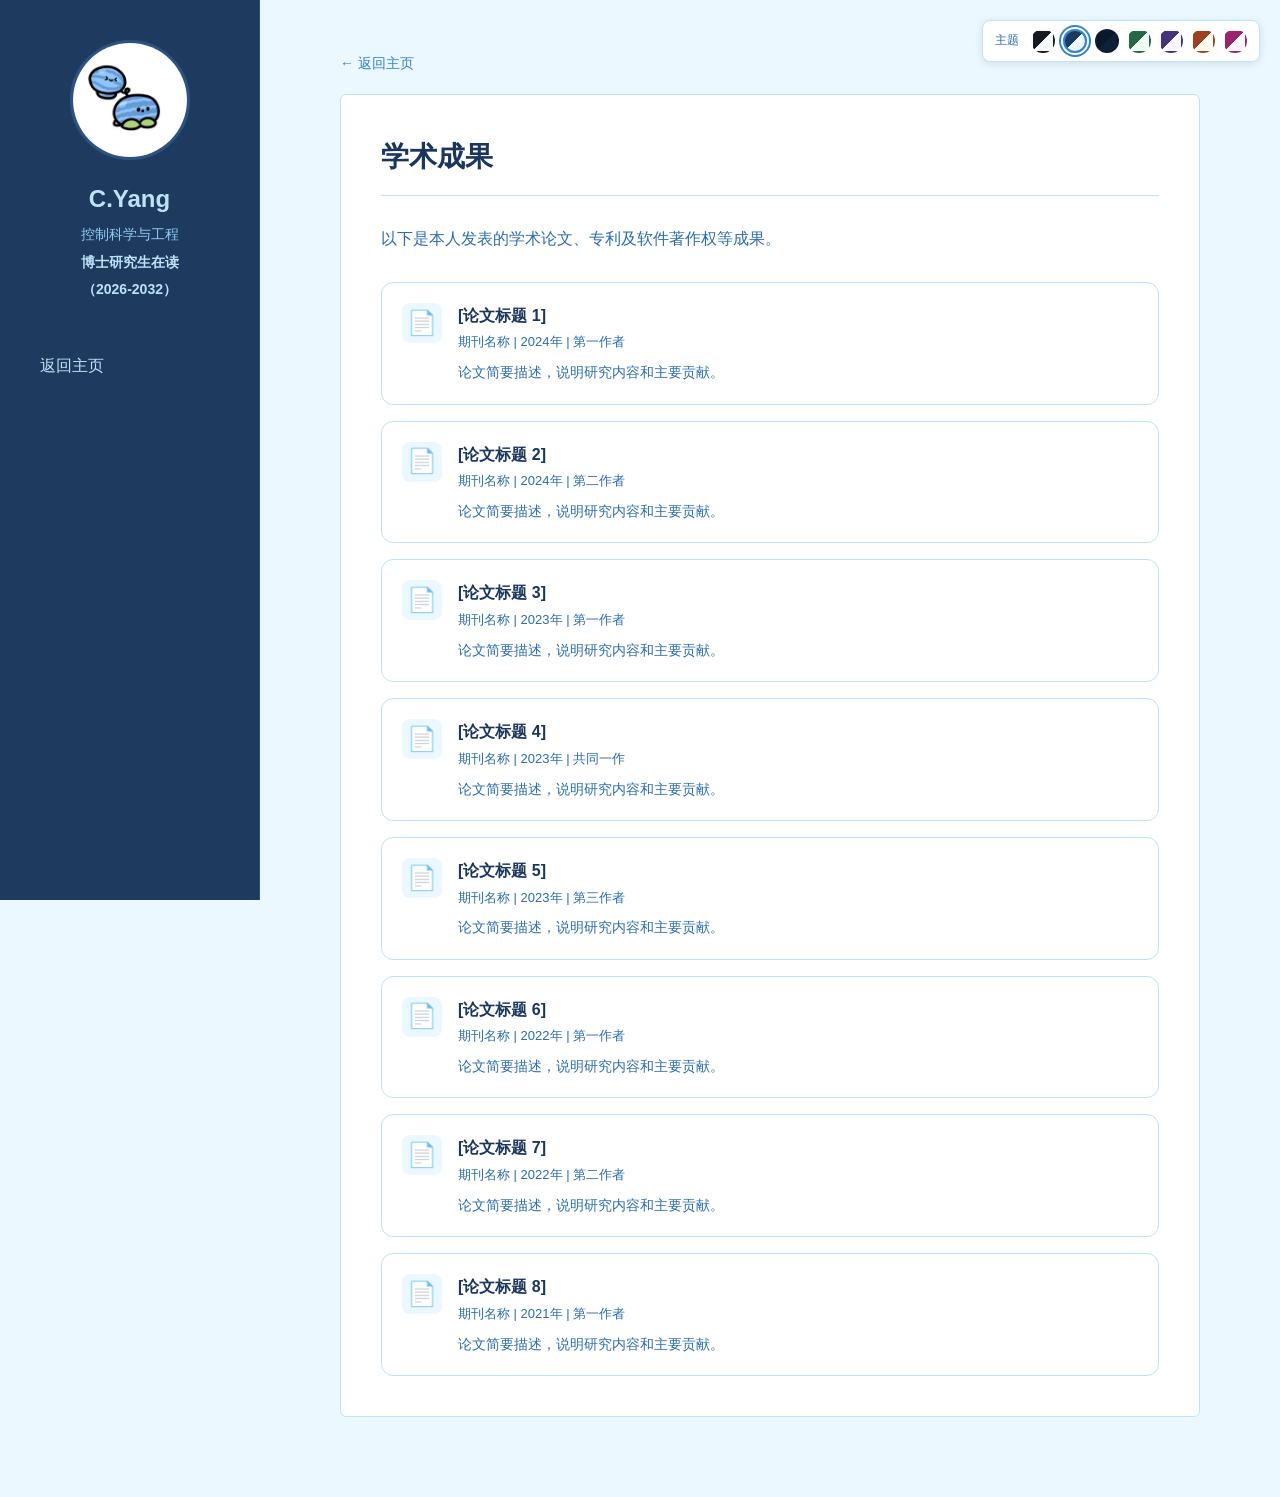
==== achievements/index.html @ 6f395394 "feat: 添加学术成果和获奖展示页面 新增 achievements 和 awards 目录，包含学术论文、荣誉称号、竞赛奖项及其他奖项的展示页面，并更新相关样式以支持新功能。" ====
<!DOCTYPE html>
<html lang="zh-CN">
<head>
    <meta charset="UTF-8">
    <meta name="viewport" content="width=device-width, initial-scale=1.0">
    <title>学术成果 - 个人主页</title>
    <link rel="stylesheet" href="../css/styles.css">
</head>
<body>
    <!-- 主题选择器 -->
    <div class="theme-switcher">
        <span class="theme-switcher-label">主题</span>
        <button class="theme-btn" data-theme="default" title="黑白灰">
            <span class="theme-tooltip">黑白灰</span>
        </button>
        <button class="theme-btn active" data-theme="light-blue" title="浅蓝">
            <span class="theme-tooltip">浅蓝</span>
        </button>
        <button class="theme-btn" data-theme="dark-blue" title="深蓝">
            <span class="theme-tooltip">深蓝</span>
        </button>
        <button class="theme-btn" data-theme="light-green" title="浅绿">
            <span class="theme-tooltip">浅绿</span>
        </button>
        <button class="theme-btn" data-theme="purple" title="紫色">
            <span class="theme-tooltip">紫色</span>
        </button>
        <button class="theme-btn" data-theme="orange" title="橙色">
            <span class="theme-tooltip">橙色</span>
        </button>
        <button class="theme-btn" data-theme="pink" title="粉色">
            <span class="theme-tooltip">粉色</span>
        </button>
    </div>

    <div class="container">
        <!-- 左侧导航栏 -->
        <nav class="sidebar">
            <div class="profile-section">
                <div class="profile-photo">
                    <img src="../images/photo.jpg" alt="个人照片" onerror="this.style.display='none'; this.nextElementSibling.style.display='flex';">
                    <span class="profile-photo-placeholder" style="display:none;">照片</span>
                </div>
                <div class="profile-name">C.Yang</div>
                <div class="profile-title">控制科学与工程</div>
                <div class="profile-degree">博士研究生在读</div>
                <div class="profile-degree">（2026-2032）</div>
            </div>

            <ul class="nav-menu">
                <li class="nav-item">
                    <a href="../index.html" class="nav-link">返回主页</a>
                </li>
            </ul>
        </nav>

        <!-- 主内容区域 -->
        <main class="main-content">
            <a href="../index.html" class="back-link">← 返回主页</a>

            <section>
                <h1>学术成果</h1>
                <p class="section-desc">以下是本人发表的学术论文、专利及软件著作权等成果。</p>

                <div class="achievement-list">
                    <div class="achievement-item">
                        <div class="achievement-icon">📄</div>
                        <div class="achievement-content">
                            <div class="achievement-title">[论文标题 1]</div>
                            <div class="achievement-meta">期刊名称 | 2024年 | 第一作者</div>
                            <div class="achievement-desc">论文简要描述，说明研究内容和主要贡献。</div>
                        </div>
                    </div>

                    <div class="achievement-item">
                        <div class="achievement-icon">📄</div>
                        <div class="achievement-content">
                            <div class="achievement-title">[论文标题 2]</div>
                            <div class="achievement-meta">期刊名称 | 2024年 | 第二作者</div>
                            <div class="achievement-desc">论文简要描述，说明研究内容和主要贡献。</div>
                        </div>
                    </div>

                    <div class="achievement-item">
                        <div class="achievement-icon">📄</div>
                        <div class="achievement-content">
                            <div class="achievement-title">[论文标题 3]</div>
                            <div class="achievement-meta">期刊名称 | 2023年 | 第一作者</div>
                            <div class="achievement-desc">论文简要描述，说明研究内容和主要贡献。</div>
                        </div>
                    </div>

                    <div class="achievement-item">
                        <div class="achievement-icon">📄</div>
                        <div class="achievement-content">
                            <div class="achievement-title">[论文标题 4]</div>
                            <div class="achievement-meta">期刊名称 | 2023年 | 共同一作</div>
                            <div class="achievement-desc">论文简要描述，说明研究内容和主要贡献。</div>
                        </div>
                    </div>

                    <div class="achievement-item">
                        <div class="achievement-icon">📄</div>
                        <div class="achievement-content">
                            <div class="achievement-title">[论文标题 5]</div>
                            <div class="achievement-meta">期刊名称 | 2023年 | 第三作者</div>
                            <div class="achievement-desc">论文简要描述，说明研究内容和主要贡献。</div>
                        </div>
                    </div>

                    <div class="achievement-item">
                        <div class="achievement-icon">📄</div>
                        <div class="achievement-content">
                            <div class="achievement-title">[论文标题 6]</div>
                            <div class="achievement-meta">期刊名称 | 2022年 | 第一作者</div>
                            <div class="achievement-desc">论文简要描述，说明研究内容和主要贡献。</div>
                        </div>
                    </div>

                    <div class="achievement-item">
                        <div class="achievement-icon">📄</div>
                        <div class="achievement-content">
                            <div class="achievement-title">[论文标题 7]</div>
                            <div class="achievement-meta">期刊名称 | 2022年 | 第二作者</div>
                            <div class="achievement-desc">论文简要描述，说明研究内容和主要贡献。</div>
                        </div>
                    </div>

                    <div class="achievement-item">
                        <div class="achievement-icon">📄</div>
                        <div class="achievement-content">
                            <div class="achievement-title">[论文标题 8]</div>
                            <div class="achievement-meta">期刊名称 | 2021年 | 第一作者</div>
                            <div class="achievement-desc">论文简要描述，说明研究内容和主要贡献。</div>
                        </div>
                    </div>
                </div>
            </section>
        </main>
    </div>

    <script src="../js/main.js"></script>
</body>
</html>
---- css/styles.css ----
* {
    margin: 0;
    padding: 0;
    box-sizing: border-box;
}

:root {
    /* 默认主题 - 浅蓝 */
    --sidebar-bg: #1e3a5f;
    --sidebar-border: #2c5282;
    --sidebar-text: #bee3f8;
    --sidebar-text-muted: #90cdf4;
    --sidebar-hover: #2c5282;
    --sidebar-active-bg: #63b3ed33;
    --sidebar-active: #90cdf4;
    
    --body-bg: #ebf8ff;
    --card-bg: #ffffff;
    --border-color: #bee3f8;
    --text-primary: #1a365d;
    --text-secondary: #2b6cb0;
    --link-color: #3182ce;
    --hover-border: #63b3ed;
    --placeholder-color: #90cdf4;
}

/* 黑白灰主题 */
[data-theme="default"] {
    --sidebar-bg: #161b22;
    --sidebar-border: #30363d;
    --sidebar-text: #c9d1d9;
    --sidebar-text-muted: #8b949e;
    --sidebar-hover: #30363d;
    --sidebar-active-bg: #30363d80;
    --sidebar-active: #c9d1d9;

    --body-bg: #f6f8fa;
    --card-bg: #ffffff;
    --border-color: #d0d7de;
    --text-primary: #24292f;
    --text-secondary: #57606a;
    --link-color: #57606a;
    --hover-border: #8b949e;
    --placeholder-color: #8b949e;
    --doc-title-color: #24292f;
    --doc-heading-color: #57606a;
}

/* 浅蓝主题 */
[data-theme="light-blue"] {
    --sidebar-bg: #1e3a5f;
    --sidebar-border: #2c5282;
    --sidebar-text: #bee3f8;
    --sidebar-text-muted: #90cdf4;
    --sidebar-hover: #2c5282;
    --sidebar-active-bg: #63b3ed33;
    --sidebar-active: #90cdf4;

    --body-bg: #ebf8ff;
    --card-bg: #ffffff;
    --border-color: #bee3f8;
    --text-primary: #1a365d;
    --text-secondary: #2b6cb0;
    --link-color: #3182ce;
    --hover-border: #63b3ed;
    --placeholder-color: #90cdf4;
    --doc-title-color: #1a365d;
    --doc-heading-color: #2c5282;
}

/* 深蓝主题 */
[data-theme="dark-blue"] {
    --sidebar-bg: #0a1929;
    --sidebar-border: #1e3a5f;
    --sidebar-text: #a0d2db;
    --sidebar-text-muted: #7fb3c4;
    --sidebar-hover: #1e3a5f;
    --sidebar-active-bg: #3182ce33;
    --sidebar-active: #63b3ed;

    --body-bg: #0d2137;
    --card-bg: #132f4c;
    --border-color: #1e3a5f;
    --text-primary: #e2e8f0;
    --text-secondary: #a0d2db;
    --link-color: #63b3ed;
    --hover-border: #4dabf7;
    --placeholder-color: #7fb3c4;
    --doc-title-color: #e2e8f0;
    --doc-heading-color: #63b3ed;
    --warning-bg: #2d2a1a;
    --warning-color: #f0ad4e;
}

/* 浅绿主题 */
[data-theme="light-green"] {
    --sidebar-bg: #276749;
    --sidebar-border: #38a169;
    --sidebar-text: #c6f6d5;
    --sidebar-text-muted: #9ae6b4;
    --sidebar-hover: #38a169;
    --sidebar-active-bg: #68d39133;
    --sidebar-active: #9ae6b4;

    --body-bg: #f0fff4;
    --card-bg: #ffffff;
    --border-color: #c6f6d5;
    --text-primary: #22543d;
    --text-secondary: #38a169;
    --link-color: #2f855a;
    --hover-border: #68d391;
    --placeholder-color: #9ae6b4;
    --doc-title-color: #22543d;
    --doc-heading-color: #276749;
}

/* 紫色主题 */
[data-theme="purple"] {
    --sidebar-bg: #44337a;
    --sidebar-border: #6b46c1;
    --sidebar-text: #e9d8fd;
    --sidebar-text-muted: #d6bcfa;
    --sidebar-hover: #6b46c1;
    --sidebar-active-bg: #b794f433;
    --sidebar-active: #d6bcfa;

    --body-bg: #faf5ff;
    --card-bg: #ffffff;
    --border-color: #e9d8fd;
    --text-primary: #322659;
    --text-secondary: #6b46c1;
    --link-color: #805ad5;
    --hover-border: #b794f4;
    --placeholder-color: #d6bcfa;
    --doc-title-color: #322659;
    --doc-heading-color: #44337a;
}

/* 橙色主题 */
[data-theme="orange"] {
    --sidebar-bg: #9c4221;
    --sidebar-border: #dd6b20;
    --sidebar-text: #feebc8;
    --sidebar-text-muted: #fbd38d;
    --sidebar-hover: #dd6b20;
    --sidebar-active-bg: #f6ad5533;
    --sidebar-active: #fbd38d;

    --body-bg: #fffaf0;
    --card-bg: #ffffff;
    --border-color: #feebc8;
    --text-primary: #7b341e;
    --text-secondary: #dd6b20;
    --link-color: #c05621;
    --hover-border: #f6ad55;
    --placeholder-color: #fbd38d;
    --doc-title-color: #7b341e;
    --doc-heading-color: #9c4221;
}

/* 粉色主题 */
[data-theme="pink"] {
    --sidebar-bg: #97266d;
    --sidebar-border: #d53f8c;
    --sidebar-text: #fed7e2;
    --sidebar-text-muted: #fbb6ce;
    --sidebar-hover: #d53f8c;
    --sidebar-active-bg: #ed64a633;
    --sidebar-active: #fbb6ce;

    --body-bg: #fff5f7;
    --card-bg: #ffffff;
    --border-color: #fed7e2;
    --text-primary: #702459;
    --text-secondary: #d53f8c;
    --link-color: #b83280;
    --hover-border: #ed64a6;
    --placeholder-color: #fbb6ce;
    --doc-title-color: #702459;
    --doc-heading-color: #97266d;
}

body {
    font-family: -apple-system, BlinkMacSystemFont, "Segoe UI", Roboto, "Helvetica Neue", Arial, sans-serif;
    line-height: 1.6;
    color: var(--text-primary);
    background-color: var(--body-bg);
}

/* 主题选择器 */
.theme-switcher {
    position: fixed;
    top: 20px;
    right: 20px;
    z-index: 1000;
    display: flex;
    align-items: center;
    gap: 8px;
    background: var(--card-bg);
    padding: 8px 12px;
    border-radius: 8px;
    box-shadow: 0 2px 8px rgba(0,0,0,0.1);
    border: 1px solid var(--border-color);
}

.theme-switcher-label {
    font-size: 12px;
    color: var(--text-secondary);
    margin-right: 4px;
}

.theme-btn {
    width: 24px;
    height: 24px;
    border-radius: 50%;
    border: 2px solid transparent;
    cursor: pointer;
    transition: all 0.2s ease;
    position: relative;
}

.theme-btn:hover {
    transform: scale(1.15);
    border-color: var(--text-secondary);
}

.theme-btn.active {
    border-color: var(--link-color);
    box-shadow: 0 0 0 2px var(--card-bg), 0 0 0 4px var(--link-color);
}

.theme-btn[data-theme="default"] { background: linear-gradient(135deg, #161b22 50%, #f6f8fa 50%); }
.theme-btn[data-theme="light-blue"] { background: linear-gradient(135deg, #1e3a5f 50%, #ebf8ff 50%); }
.theme-btn[data-theme="dark-blue"] { background: linear-gradient(135deg, #0a1929 50%, #0d2137 50%); }
.theme-btn[data-theme="light-green"] { background: linear-gradient(135deg, #276749 50%, #f0fff4 50%); }
.theme-btn[data-theme="purple"] { background: linear-gradient(135deg, #44337a 50%, #faf5ff 50%); }
.theme-btn[data-theme="orange"] { background: linear-gradient(135deg, #9c4221 50%, #fffaf0 50%); }
.theme-btn[data-theme="pink"] { background: linear-gradient(135deg, #97266d 50%, #fff5f7 50%); }

.theme-tooltip {
    position: absolute;
    bottom: calc(100% + 8px);
    left: 50%;
    transform: translateX(-50%);
    background: var(--text-primary);
    color: var(--card-bg);
    padding: 4px 8px;
    border-radius: 4px;
    font-size: 11px;
    white-space: nowrap;
    opacity: 0;
    pointer-events: none;
    transition: opacity 0.2s;
}

.theme-btn:hover .theme-tooltip {
    opacity: 1;
}

.container {
    display: flex;
    min-height: 100vh;
}

/* 左侧导航栏 */
.sidebar {
    width: 260px;
    background-color: var(--sidebar-bg);
    color: var(--sidebar-text);
    padding: 40px 20px;
    position: fixed;
    height: 100vh;
    overflow-y: auto;
    border-right: 1px solid var(--sidebar-border);
}

.profile-section {
    text-align: center;
    margin-bottom: 40px;
}

.profile-photo {
    width: 120px;
    height: 120px;
    border-radius: 50%;
    background-color: var(--sidebar-hover);
    margin: 0 auto 20px;
    display: flex;
    align-items: center;
    justify-content: center;
    border: 3px solid var(--sidebar-hover);
    overflow: hidden;
}

.profile-photo img {
    width: 100%;
    height: 100%;
    object-fit: cover;
}

.profile-photo-placeholder {
    font-size: 12px;
    color: var(--sidebar-text-muted);
}

.profile-name {
    font-size: 24px;
    font-weight: 600;
    margin-bottom: 5px;
    color: var(--sidebar-text);
}

.profile-title {
    font-size: 14px;
    color: var(--sidebar-text-muted);
}

.profile-degree {
    font-size: 14px;
    font-weight: 600;
    color: var(--sidebar-text);
    margin-top: 5px;
}

/* 导航菜单 */
.nav-menu {
    list-style: none;
}

.nav-item {
    margin-bottom: 5px;
}

.nav-link {
    display: block;
    padding: 12px 20px;
    color: var(--sidebar-text);
    text-decoration: none;
    border-radius: 8px;
    transition: all 0.2s ease;
}

.nav-link:hover {
    background-color: var(--sidebar-hover);
}

.nav-link.active {
    background-color: var(--sidebar-active-bg);
    color: var(--sidebar-active);
    font-weight: 500;
}

/* 下拉菜单 */
.dropdown {
    position: relative;
}

.dropdown > .nav-link {
    display: flex;
    justify-content: space-between;
    align-items: center;
}

.dropdown-arrow {
    font-size: 10px;
    margin-left: 5px;
    transition: transform 0.3s ease;
}

.dropdown.open .dropdown-arrow {
    transform: rotate(180deg);
}

.dropdown-menu {
    list-style: none;
    padding-left: 20px;
    max-height: 0;
    overflow: hidden;
    transition: max-height 0.3s ease;
}

.dropdown.open .dropdown-menu {
    max-height: 200px;
}

.dropdown-menu .nav-link {
    font-size: 14px;
    padding: 10px 20px;
}

.dropdown-menu .nav-link:hover {
    background-color: var(--sidebar-hover);
}

/* 主内容区域 */
.main-content {
    flex: 1;
    margin-left: 260px;
    padding: 40px 60px;
}

.back-link {
    display: inline-flex;
    align-items: center;
    color: var(--link-color);
    text-decoration: none;
    margin-bottom: 20px;
    font-size: 14px;
}

.back-link:hover {
    text-decoration: underline;
}

section {
    background-color: var(--card-bg);
    border-radius: 6px;
    padding: 40px;
    margin-bottom: 30px;
    border: 1px solid var(--border-color);
}

h1 {
    font-size: 28px;
    color: var(--text-primary);
    margin-bottom: 30px;
    padding-bottom: 15px;
    border-bottom: 1px solid var(--border-color);
}

h2 {
    font-size: 24px;
    color: var(--text-primary);
    margin-bottom: 25px;
    padding-bottom: 10px;
    border-bottom: 1px solid var(--border-color);
}

h3 {
    font-size: 18px;
    color: var(--text-primary);
    margin: 20px 0 10px;
}

p {
    margin-bottom: 15px;
    text-align: justify;
}

.section-desc {
    color: var(--text-secondary);
    margin-bottom: 30px;
}

/* 主页特有 */
.about-grid {
    display: grid;
    grid-template-columns: 1fr;
    gap: 40px;
}

.about-info p {
    text-align: left;
}

/* 论文列表 */
.publication-item {
    padding: 20px;
    background-color: var(--body-bg);
    border-radius: 6px;
    margin-bottom: 15px;
    border: 1px solid var(--border-color);
    transition: all 0.2s ease;
}

.publication-item:hover {
    border-color: var(--hover-border);
}

.publication-title {
    font-size: 16px;
    font-weight: 600;
    color: var(--text-primary);
    margin-bottom: 8px;
}

.publication-authors {
    font-size: 14px;
    color: var(--text-secondary);
    margin-bottom: 5px;
}

.publication-venue {
    font-size: 14px;
    color: var(--link-color);
    font-style: italic;
}

/* 卡片网格 */
.awards-grid,
.project-grid {
    display: grid;
    grid-template-columns: repeat(auto-fill, minmax(280px, 1fr));
    gap: 20px;
}

/* 卡片样式 */
.award-card,
.project-card {
    background-color: var(--body-bg);
    border-radius: 6px;
    padding: 20px;
    border: 1px solid var(--border-color);
    transition: all 0.2s ease;
}

.award-card:hover,
.project-card:hover {
    border-color: var(--hover-border);
}

.award-icon {
    font-size: 32px;
    margin-bottom: 15px;
}

.award-name,
.project-name {
    font-size: 16px;
    font-weight: 600;
    color: var(--text-primary);
    margin-bottom: 10px;
}

.award-desc,
.project-desc {
    font-size: 14px;
    color: var(--text-secondary);
    margin-bottom: 15px;
}

.award-link,
.project-link {
    display: inline-block;
    color: var(--link-color);
    text-decoration: none;
    font-size: 14px;
    font-weight: 500;
}

.award-link:hover,
.project-link:hover {
    text-decoration: underline;
}

/* 查看更多链接 */
.view-more-link {
    display: block;
    text-align: center;
    margin-top: 20px;
    padding: 12px 24px;
    color: var(--link-color);
    text-decoration: none;
    font-size: 14px;
    font-weight: 500;
    border: 1px solid var(--border-color);
    border-radius: 6px;
    transition: all 0.2s ease;
}

.view-more-link:hover {
    background-color: var(--body-bg);
    border-color: var(--hover-border);
    text-decoration: none;
}

/* 学术成果列表 */
.achievement-list {
    display: flex;
    flex-direction: column;
    gap: 16px;
}

.achievement-item {
    display: flex;
    align-items: flex-start;
    gap: 16px;
    padding: 20px;
    background-color: var(--card-bg);
    border: 1px solid var(--border-color);
    border-radius: 12px;
    transition: all 0.3s ease;
}

.achievement-item:hover {
    border-color: var(--hover-border);
    box-shadow: 0 4px 12px rgba(0, 0, 0, 0.05);
}

.achievement-icon {
    font-size: 24px;
    flex-shrink: 0;
    width: 40px;
    height: 40px;
    display: flex;
    align-items: center;
    justify-content: center;
    background-color: var(--body-bg);
    border-radius: 8px;
}

.achievement-content {
    flex: 1;
}

.achievement-title {
    font-size: 16px;
    font-weight: 600;
    color: var(--text-primary);
    margin-bottom: 4px;
}

.achievement-meta {
    font-size: 13px;
    color: var(--text-secondary);
    margin-bottom: 8px;
}

.achievement-desc {
    font-size: 14px;
    color: var(--text-secondary);
    line-height: 1.6;
}

/* 联系方式 */
.contact-item {
    display: flex;
    align-items: center;
    padding: 15px 0;
    border-bottom: 1px solid var(--border-color);
}

.contact-item:last-child {
    border-bottom: none;
}

.contact-icon {
    width: 40px;
    font-size: 20px;
    margin-right: 15px;
}

.contact-info {
    flex: 1;
}

.contact-label {
    font-size: 12px;
    color: var(--text-secondary);
    margin-bottom: 3px;
}

.contact-value {
    font-size: 14px;
    color: var(--text-primary);
}

.contact-value a {
    color: var(--link-color);
    text-decoration: none;
}

.contact-value a:hover {
    text-decoration: underline;
}

/* 证书展示（奖项页面） */
.certificate-grid {
    display: grid;
    grid-template-columns: repeat(auto-fill, minmax(300px, 1fr));
    gap: 30px;
}

.certificate-card {
    background-color: var(--body-bg);
    border-radius: 6px;
    padding: 20px;
    border: 1px solid var(--border-color);
    transition: all 0.2s ease;
}

.certificate-card:hover {
    border-color: var(--hover-border);
}

.certificate-image {
    width: 100%;
    height: 200px;
    background-color: var(--body-bg);
    border-radius: 6px;
    display: flex;
    align-items: center;
    justify-content: center;
    margin-bottom: 15px;
    border: 2px dashed var(--border-color);
    overflow: hidden;
}

.certificate-image img {
    max-width: 100%;
    max-height: 100%;
    object-fit: contain;
}

.certificate-placeholder {
    color: var(--placeholder-color);
    font-size: 14px;
    text-align: center;
}

.certificate-info {
    text-align: center;
}

.certificate-title {
    font-size: 16px;
    font-weight: 600;
    color: var(--text-primary);
    margin-bottom: 8px;
}

.certificate-desc {
    font-size: 14px;
    color: var(--text-secondary);
}

/* 响应式设计 */
@media (max-width: 768px) {
    .theme-switcher {
        top: 10px;
        right: 10px;
        padding: 6px 10px;
    }
    
    .theme-switcher-label {
        display: none;
    }

    .sidebar {
        width: 100%;
        height: auto;
        position: relative;
        padding: 20px;
    }

    .main-content {
        margin-left: 0;
        padding: 20px;
    }

    .profile-photo {
        width: 100px;
        height: 100px;
    }

    .certificate-grid,
    .awards-grid,
    .project-grid {
        grid-template-columns: 1fr;
    }

    .doc-nav-menu,
    .doc-content {
        display: none;
    }
}

/* 文档页面样式 */
.sidebar-header {
    margin-bottom: 30px;
}

.project-title {
    font-size: 16px;
    font-weight: 600;
    margin-bottom: 5px;
    padding-top: 20px;
    border-top: 1px solid rgba(255, 255, 255, 0.2);
    color: var(--sidebar-text);
}

/* 文档导航菜单 */
.doc-nav-menu {
    list-style: none;
    margin-top: 20px;
}

.doc-nav-item {
    margin-bottom: 3px;
}

.doc-nav-link {
    display: block;
    padding: 10px 16px;
    color: var(--sidebar-text);
    text-decoration: none;
    border-radius: 8px;
    font-size: 14px;
    transition: all 0.3s ease;
}

.doc-nav-link:hover {
    background-color: var(--sidebar-hover);
    color: var(--sidebar-text);
}

.doc-nav-link.active {
    background-color: var(--sidebar-active-bg);
    color: var(--sidebar-active);
    font-weight: 500;
}

.doc-nav-link.sub-item {
    padding-left: 30px;
    font-size: 13px;
}

/* 文档内容区域 */
.main-content {
    flex: 1;
    margin-left: 260px;
    padding: 50px 80px;
}

.doc-content {
    background-color: var(--card-bg);
    border-radius: 16px;
    padding: 50px;
    box-shadow: 0 4px 20px rgba(0, 0, 0, 0.05);
    border: 1px solid var(--border-color);
}

.doc-meta {
    font-size: 14px;
    color: var(--text-secondary);
    margin-bottom: 30px;
    padding-bottom: 20px;
    border-bottom: 2px solid var(--border-color);
}

/* 文档内标题样式 */
.doc-content h2 {
    font-size: 22px;
    color: var(--doc-heading-color);
    margin: 35px 0 15px;
    padding-bottom: 8px;
    border-bottom: 2px solid var(--border-color);
}

.doc-content h3 {
    font-size: 18px;
    color: var(--doc-title-color);
    margin: 25px 0 10px;
}

/* 文档代码块 */
.doc-content pre {
    background-color: var(--body-bg);
    border-radius: 8px;
    padding: 20px;
    overflow-x: auto;
    margin: 20px 0;
    border: 1px solid var(--border-color);
}

.doc-content code {
    font-family: "Fira Code", "Consolas", monospace;
    font-size: 14px;
    color: var(--link-color);
}

.doc-content p code,
.doc-content li code {
    background-color: var(--body-bg);
    padding: 2px 6px;
    border-radius: 4px;
    font-size: 13px;
}

/* 文档表格 */
.doc-content table {
    width: 100%;
    border-collapse: collapse;
    margin: 20px 0;
}

.doc-content th,
.doc-content td {
    padding: 12px 15px;
    text-align: left;
    border-bottom: 1px solid var(--border-color);
}

.doc-content th {
    background-color: var(--body-bg);
    color: var(--link-color);
    font-weight: 600;
}

.doc-content tr:hover {
    background-color: var(--body-bg);
}

/* 提示框 */
.tip {
    background-color: var(--body-bg);
    border-left: 4px solid var(--doc-heading-color);
    border-radius: 8px;
    padding: 15px 20px;
    margin: 20px 0;
}

.tip-title {
    font-weight: 600;
    color: var(--doc-heading-color);
    margin-bottom: 5px;
}

/* 警告框 */
.warning {
    background-color: var(--warning-bg, #fff8e8);
    border-left: 4px solid var(--warning-color, #f0ad4e);
    border-radius: 8px;
    padding: 15px 20px;
    margin: 20px 0;
}

.warning-title {
    font-weight: 600;
    color: var(--warning-color, #d97706);
    margin-bottom: 5px;
}
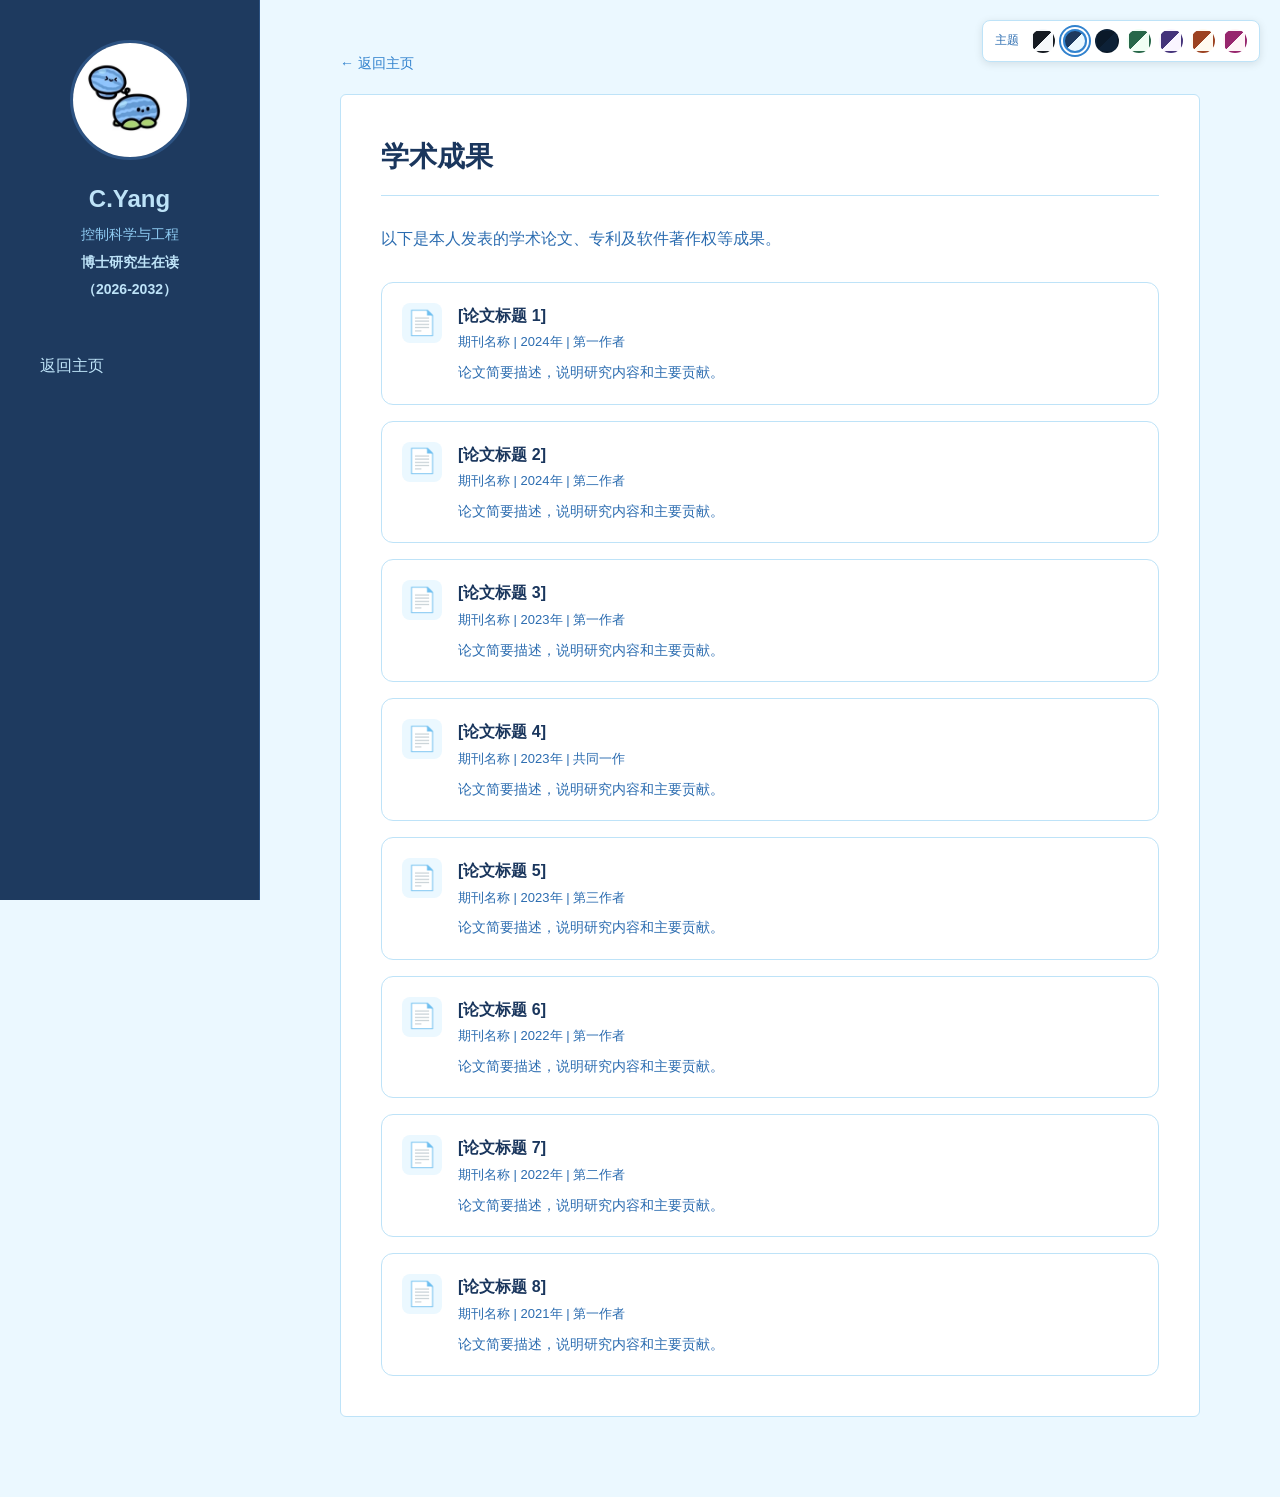
==== commit 78418caa: "feat: 实现成果和奖项动态加载 用 JavaScript 替换静态 HTML 内容，从 JSON 文件自动加载数据并渲染" ====
--- a/achievements/index.html
+++ b/achievements/index.html
@@ -10,8 +10,8 @@
     <!-- 主题选择器 -->
     <div class="theme-switcher">
         <span class="theme-switcher-label">主题</span>
-        <button class="theme-btn" data-theme="default" title="黑白灰">
-            <span class="theme-tooltip">黑白灰</span>
+        <button class="theme-btn" data-theme="default" title="黑白">
+            <span class="theme-tooltip">黑白</span>
         </button>
         <button class="theme-btn active" data-theme="light-blue" title="浅蓝">
             <span class="theme-tooltip">浅蓝</span>
@@ -62,83 +62,15 @@
                 <h1>学术成果</h1>
                 <p class="section-desc">以下是本人发表的学术论文、专利及软件著作权等成果。</p>
 
-                <div class="achievement-list">
-                    <div class="achievement-item">
-                        <div class="achievement-icon">📄</div>
-                        <div class="achievement-content">
-                            <div class="achievement-title">[论文标题 1]</div>
-                            <div class="achievement-meta">期刊名称 | 2024年 | 第一作者</div>
-                            <div class="achievement-desc">论文简要描述，说明研究内容和主要贡献。</div>
-                        </div>
-                    </div>
-
-                    <div class="achievement-item">
-                        <div class="achievement-icon">📄</div>
-                        <div class="achievement-content">
-                            <div class="achievement-title">[论文标题 2]</div>
-                            <div class="achievement-meta">期刊名称 | 2024年 | 第二作者</div>
-                            <div class="achievement-desc">论文简要描述，说明研究内容和主要贡献。</div>
-                        </div>
-                    </div>
-
-                    <div class="achievement-item">
-                        <div class="achievement-icon">📄</div>
-                        <div class="achievement-content">
-                            <div class="achievement-title">[论文标题 3]</div>
-                            <div class="achievement-meta">期刊名称 | 2023年 | 第一作者</div>
-                            <div class="achievement-desc">论文简要描述，说明研究内容和主要贡献。</div>
-                        </div>
-                    </div>
-
-                    <div class="achievement-item">
-                        <div class="achievement-icon">📄</div>
-                        <div class="achievement-content">
-                            <div class="achievement-title">[论文标题 4]</div>
-                            <div class="achievement-meta">期刊名称 | 2023年 | 共同一作</div>
-                            <div class="achievement-desc">论文简要描述，说明研究内容和主要贡献。</div>
-                        </div>
-                    </div>
-
-                    <div class="achievement-item">
-                        <div class="achievement-icon">📄</div>
-                        <div class="achievement-content">
-                            <div class="achievement-title">[论文标题 5]</div>
-                            <div class="achievement-meta">期刊名称 | 2023年 | 第三作者</div>
-                            <div class="achievement-desc">论文简要描述，说明研究内容和主要贡献。</div>
-                        </div>
-                    </div>
-
-                    <div class="achievement-item">
-                        <div class="achievement-icon">📄</div>
-                        <div class="achievement-content">
-                            <div class="achievement-title">[论文标题 6]</div>
-                            <div class="achievement-meta">期刊名称 | 2022年 | 第一作者</div>
-                            <div class="achievement-desc">论文简要描述，说明研究内容和主要贡献。</div>
-                        </div>
-                    </div>
-
-                    <div class="achievement-item">
-                        <div class="achievement-icon">📄</div>
-                        <div class="achievement-content">
-                            <div class="achievement-title">[论文标题 7]</div>
-                            <div class="achievement-meta">期刊名称 | 2022年 | 第二作者</div>
-                            <div class="achievement-desc">论文简要描述，说明研究内容和主要贡献。</div>
-                        </div>
-                    </div>
-
-                    <div class="achievement-item">
-                        <div class="achievement-icon">📄</div>
-                        <div class="achievement-content">
-                            <div class="achievement-title">[论文标题 8]</div>
-                            <div class="achievement-meta">期刊名称 | 2021年 | 第一作者</div>
-                            <div class="achievement-desc">论文简要描述，说明研究内容和主要贡献。</div>
-                        </div>
-                    </div>
+                <!-- 成果列表（由 JS 动态渲染） -->
+                <div class="achievement-list" id="achievement-list">
+                    <p class="section-desc">正在加载...</p>
                 </div>
             </section>
         </main>
     </div>
 
     <script src="../js/main.js"></script>
+    <script src="achievements.js"></script>
 </body>
 </html>
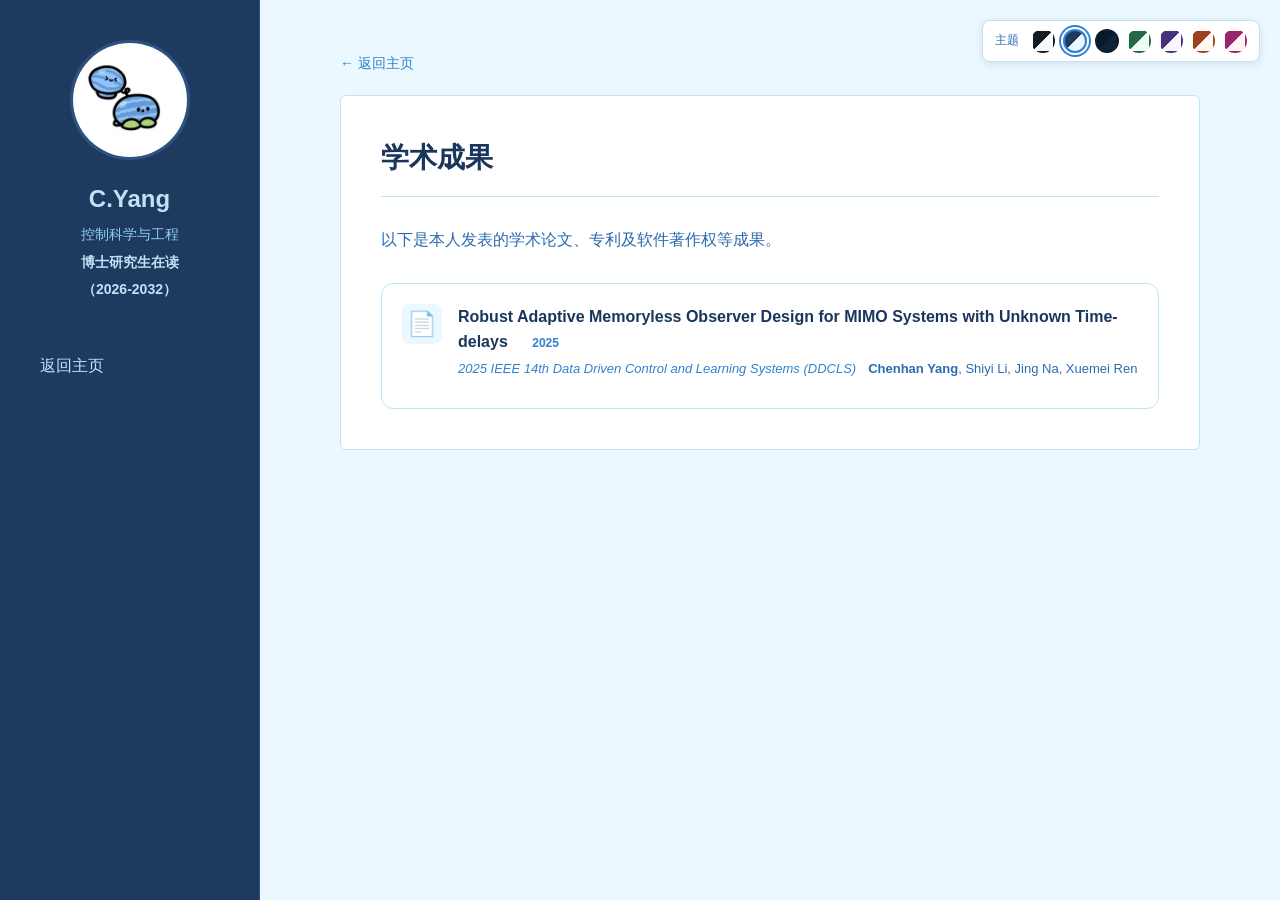
==== commit b2303826: "feat: 添加移动端侧边栏菜单功能 在所有页面添加移动端汉堡菜单按钮和遮罩层，实现响应式侧边栏切换。优化移动端菜单样式和交互体验，调整z-index层级和过渡动画，确保在不同设备上的显示效果。将移动" ====
--- a/achievements/index.html
+++ b/achievements/index.html
@@ -7,6 +7,16 @@
     <link rel="stylesheet" href="../css/styles.css">
 </head>
 <body>
+    <!-- 移动端遮罩层 -->
+    <div class="sidebar-overlay" id="sidebarOverlay"></div>
+
+    <!-- 移动端汉堡菜单按钮 -->
+    <button class="mobile-menu-btn" id="mobileMenuBtn" aria-label="打开导航菜单">
+        <span class="menu-icon"></span>
+        <span class="menu-icon"></span>
+        <span class="menu-icon"></span>
+    </button>
+
     <!-- 主题选择器 -->
     <div class="theme-switcher">
         <span class="theme-switcher-label">主题</span>
--- a/css/styles.css
+++ b/css/styles.css
@@ -2,6 +2,19 @@
     margin: 0;
     padding: 0;
     box-sizing: border-box;
+}
+
+/* 现代化链接样式 */
+a {
+    color: var(--accent-color);
+    text-decoration: none;
+    border-bottom: 1px solid transparent;
+    transition: all 0.2s ease;
+}
+
+a:hover {
+    color: var(--heading-color);
+    border-bottom-color: var(--heading-color);
 }
 
 :root {
@@ -44,6 +57,7 @@
     --placeholder-color: #8b949e;
     --doc-title-color: #24292f;
     --doc-heading-color: #57606a;
+    --accent-color: #57606a;
 }
 
 /* 浅蓝主题 */
@@ -66,6 +80,7 @@
     --placeholder-color: #90cdf4;
     --doc-title-color: #1a365d;
     --doc-heading-color: #2c5282;
+    --accent-color: #3182ce;
 }
 
 /* 深蓝主题 */
@@ -88,6 +103,7 @@
     --placeholder-color: #7fb3c4;
     --doc-title-color: #e2e8f0;
     --doc-heading-color: #63b3ed;
+    --accent-color: #63b3ed;
     --warning-bg: #2d2a1a;
     --warning-color: #f0ad4e;
 }
@@ -112,6 +128,7 @@
     --placeholder-color: #9ae6b4;
     --doc-title-color: #22543d;
     --doc-heading-color: #276749;
+    --accent-color: #2f855a;
 }
 
 /* 紫色主题 */
@@ -134,6 +151,7 @@
     --placeholder-color: #d6bcfa;
     --doc-title-color: #322659;
     --doc-heading-color: #44337a;
+    --accent-color: #805ad5;
 }
 
 /* 橙色主题 */
@@ -156,6 +174,7 @@
     --placeholder-color: #fbd38d;
     --doc-title-color: #7b341e;
     --doc-heading-color: #9c4221;
+    --accent-color: #c05621;
 }
 
 /* 粉色主题 */
@@ -178,6 +197,7 @@
     --placeholder-color: #fbb6ce;
     --doc-title-color: #702459;
     --doc-heading-color: #97266d;
+    --accent-color: #b83280;
 }
 
 body {
@@ -624,6 +644,36 @@
     font-size: 13px;
     color: var(--text-secondary);
     margin-bottom: 8px;
+    display: flex;
+    flex-wrap: wrap;
+    gap: 12px;
+    align-items: center;
+}
+
+.achievement-venue {
+    color: var(--link-color);
+    font-style: italic;
+}
+
+.achievement-authors {
+    font-size: 13px;
+}
+
+.achievement-authors strong {
+    color: var(--heading-color);
+    font-weight: 600;
+}
+
+.achievement-year-badge {
+    display: inline-block;
+    font-size: 12px;
+    font-weight: 600;
+    color: var(--accent-color);
+    background: var(--accent-bg);
+    padding: 2px 10px;
+    border-radius: 10px;
+    margin-left: 10px;
+    vertical-align: middle;
 }
 
 .achievement-desc {
@@ -691,6 +741,18 @@
 
 .certificate-card:hover {
     border-color: var(--hover-border);
+}
+
+.year-badge {
+    display: inline-block;
+    background-color: rgba(0, 0, 0, 0.05);
+    color: var(--accent-color);
+    padding: 4px 12px;
+    border-radius: 20px;
+    font-size: 13px;
+    font-weight: 600;
+    margin-bottom: 12px;
+    border: 1.5px solid var(--accent-color);
 }
 
 .certificate-image {
@@ -702,7 +764,6 @@
     align-items: center;
     justify-content: center;
     margin-bottom: 15px;
-    border: 2px dashed var(--border-color);
     overflow: hidden;
 }
 
@@ -767,11 +828,6 @@
     .awards-grid,
     .project-grid {
         grid-template-columns: 1fr;
-    }
-
-    .doc-nav-menu,
-    .doc-content {
-        display: none;
     }
 }
 
@@ -940,3 +996,764 @@
     color: var(--warning-color, #d97706);
     margin-bottom: 5px;
 }
+
+/* 个人简介页面样式 */
+.intro-welcome {
+    margin-bottom: 28px;
+    padding-bottom: 24px;
+    border-bottom: 1px solid var(--border-color);
+}
+
+.intro-greeting {
+    font-size: 1.5rem;
+    font-weight: 700;
+    color: var(--heading-color);
+    display: block;
+    margin-bottom: 12px;
+}
+
+.intro-welcome p {
+    font-size: 1.05rem;
+    line-height: 1.8;
+    color: var(--text-color);
+}
+
+.research-section {
+    margin-bottom: 24px;
+}
+
+.research-title {
+    font-size: 1.1rem;
+    font-weight: 600;
+    color: var(--heading-color);
+    margin-bottom: 16px;
+}
+
+.research-grid {
+    display: grid;
+    grid-template-columns: 1fr 1fr;
+    gap: 16px;
+}
+
+.research-card {
+    background: var(--card-bg);
+    border-radius: 12px;
+    padding: 18px 20px;
+    border: 1px solid var(--border-color);
+    box-shadow: 0 2px 8px var(--shadow-color);
+}
+
+.research-card-header {
+    font-size: 0.9rem;
+    font-weight: 600;
+    color: var(--text-secondary);
+    margin-bottom: 12px;
+    padding-bottom: 10px;
+    border-bottom: 2px solid var(--accent-color);
+    display: inline-block;
+}
+
+.research-primary {
+    border-left: 3px solid var(--accent-color);
+}
+
+.research-group {
+    border-left: 3px solid var(--heading-color);
+}
+
+.research-list {
+    list-style: none;
+    padding: 0;
+    margin: 0;
+}
+
+.research-list li {
+    font-size: 0.92rem;
+    color: var(--text-color);
+    padding: 6px 0;
+    padding-left: 16px;
+    position: relative;
+    line-height: 1.5;
+}
+
+.research-list li::before {
+    content: '▸';
+    position: absolute;
+    left: 0;
+    color: var(--accent-color);
+    font-size: 0.8rem;
+}
+
+.lab-link-section {
+    display: flex;
+    align-items: center;
+    gap: 12px;
+    padding: 16px 20px;
+    background: linear-gradient(135deg, var(--accent-bg), var(--card-bg));
+    border-radius: 10px;
+    border: 1px solid var(--border-color);
+}
+
+.lab-link-label {
+    font-size: 1rem;
+    font-weight: 600;
+    color: var(--heading-color);
+}
+
+.lab-link {
+    font-size: 0.95rem;
+    color: var(--accent-color);
+    text-decoration: none;
+    font-weight: 500;
+    transition: all 0.2s ease;
+}
+
+.lab-link:hover {
+    color: var(--heading-color);
+    text-decoration: underline;
+}
+
+/* ========== 文档页面样式 ========== */
+
+/* 加载占位符 */
+.loading-placeholder {
+    padding: 40px 20px;
+    text-align: center;
+    color: var(--text-secondary);
+}
+
+/* 文档主内容区域 */
+.doc-main {
+    max-width: 900px;
+    margin: 0 auto;
+    padding: 40px 20px;
+}
+
+/* 文档头部 */
+.doc-header {
+    margin-bottom: 40px;
+    padding-bottom: 20px;
+    border-bottom: 2px solid var(--border-color);
+}
+
+.doc-title {
+    font-size: 2rem;
+    font-weight: 700;
+    color: var(--heading-color);
+    margin-bottom: 12px;
+}
+
+.doc-meta {
+    display: flex;
+    gap: 16px;
+    align-items: center;
+    margin-bottom: 12px;
+}
+
+.doc-version {
+    background: var(--accent-bg);
+    color: var(--accent-color);
+    padding: 4px 12px;
+    border-radius: 12px;
+    font-size: 0.85rem;
+    font-weight: 600;
+}
+
+.doc-date {
+    color: var(--text-secondary);
+    font-size: 0.9rem;
+}
+
+.doc-desc {
+    color: var(--text-secondary);
+    font-size: 1rem;
+    line-height: 1.6;
+}
+
+/* Markdown 内容样式 */
+.doc-content h1 {
+    font-size: 1.8rem;
+    color: var(--heading-color);
+    margin: 30px 0 15px;
+    padding-bottom: 10px;
+    border-bottom: 1px solid var(--border-color);
+}
+
+.doc-content h2 {
+    font-size: 1.4rem;
+    color: var(--heading-color);
+    margin: 28px 0 12px;
+    padding-left: 12px;
+    border-left: 4px solid var(--accent-color);
+}
+
+.doc-content h3 {
+    font-size: 1.15rem;
+    color: var(--heading-color);
+    margin: 20px 0 10px;
+}
+
+.doc-content p {
+    line-height: 1.8;
+    margin-bottom: 16px;
+}
+
+.doc-content ul,
+.doc-content ol {
+    margin: 16px 0;
+    padding-left: 24px;
+}
+
+.doc-content li {
+    line-height: 1.8;
+    margin-bottom: 8px;
+}
+
+.doc-content code {
+    background: var(--bg-secondary);
+    padding: 2px 6px;
+    border-radius: 4px;
+    font-family: 'Consolas', 'Monaco', monospace;
+    font-size: 0.9em;
+    color: var(--heading-color);
+}
+
+.doc-content pre {
+    background: var(--bg-secondary);
+    border-radius: 8px;
+    padding: 16px 20px;
+    overflow-x: auto;
+    margin: 16px 0;
+    border: 1px solid var(--border-color);
+}
+
+.doc-content pre code {
+    background: none;
+    padding: 0;
+    font-size: 0.9rem;
+    line-height: 1.6;
+}
+
+.doc-content blockquote {
+    background: var(--tip-bg, #e8f4fd);
+    border-left: 4px solid var(--accent-color);
+    padding: 12px 16px;
+    margin: 16px 0;
+    border-radius: 0 8px 8px 0;
+}
+
+.doc-content blockquote p:last-child {
+    margin-bottom: 0;
+}
+
+.doc-content table {
+    width: 100%;
+    border-collapse: collapse;
+    margin: 16px 0;
+}
+
+.doc-content th,
+.doc-content td {
+    border: 1px solid var(--border-color);
+    padding: 10px 14px;
+    text-align: left;
+}
+
+.doc-content th {
+    background: var(--bg-secondary);
+    font-weight: 600;
+}
+
+.doc-content a {
+    color: var(--accent-color);
+}
+
+.doc-content a:hover {
+    text-decoration: underline;
+}
+
+/* 侧边栏目录样式 */
+.doc-nav-menu {
+    list-style: none;
+    padding: 0;
+    margin: 0;
+}
+
+.doc-nav-item {
+    margin: 2px 0;
+}
+
+.doc-nav-link {
+    display: block;
+    padding: 8px 16px;
+    color: var(--sidebar-text);
+    text-decoration: none;
+    border-radius: 6px;
+    transition: all 0.2s ease;
+    font-size: 0.9rem;
+}
+
+.doc-nav-link:hover {
+    background: var(--sidebar-hover);
+    color: var(--sidebar-text-muted);
+}
+
+.doc-nav-link.active {
+    background: var(--sidebar-active-bg);
+    color: var(--sidebar-active);
+}
+
+.doc-nav-link.sub-item {
+    padding-left: 28px;
+    font-size: 0.85rem;
+}
+
+/* 错误页面 */
+.error-container {
+    text-align: center;
+    padding: 60px 20px;
+}
+
+.error-container h2 {
+    color: var(--error-color, #e53e3e);
+    margin-bottom: 16px;
+}
+
+.error-container p {
+    color: var(--text-secondary);
+    margin-bottom: 20px;
+}
+
+/* ========================================
+   移动端菜单按钮 - 汉堡菜单
+   ======================================== */
+.mobile-menu-btn {
+    display: none !important;
+    position: fixed;
+    top: 16px;
+    left: 16px;
+    z-index: 2000;
+    width: 44px;
+    height: 44px;
+    background: var(--accent-color);
+    border: none;
+    border-radius: 10px;
+    cursor: pointer;
+    flex-direction: column;
+    justify-content: center;
+    align-items: center;
+    gap: 5px;
+    padding: 10px;
+    box-shadow: 0 4px 12px rgba(0,0,0,0.2);
+    transition: all 0.3s ease;
+}
+
+.mobile-menu-btn:hover {
+    background: var(--link-color);
+    box-shadow: 0 6px 16px rgba(0,0,0,0.3);
+    transform: scale(1.05);
+}
+
+.mobile-menu-btn:active {
+    transform: scale(0.95);
+}
+
+.menu-icon {
+    width: 20px;
+    height: 2.5px;
+    background: #ffffff;
+    border-radius: 2px;
+    transition: all 0.3s ease;
+}
+
+.mobile-menu-btn.active .menu-icon:nth-child(1) {
+    transform: rotate(45deg) translate(5px, 5px);
+}
+
+.mobile-menu-btn.active .menu-icon:nth-child(2) {
+    opacity: 0;
+    transform: scaleX(0);
+}
+
+.mobile-menu-btn.active .menu-icon:nth-child(3) {
+    transform: rotate(-45deg) translate(5px, -5px);
+}
+
+/* 侧边栏遮罩 */
+.sidebar-overlay {
+    display: block;
+    visibility: hidden;
+    position: fixed;
+    top: 0;
+    left: 0;
+    width: 100%;
+    height: 100%;
+    background: rgba(0, 0, 0, 0.5);
+    z-index: 1999;
+    opacity: 0;
+    pointer-events: none;
+    transition: opacity 0.3s ease, visibility 0.3s ease;
+}
+
+.sidebar-overlay.active {
+    opacity: 1;
+    pointer-events: auto;
+    visibility: visible;
+}
+
+/* ========================================
+   移动端响应式适配
+   ======================================== */
+@media (max-width: 768px) {
+    /* 移动端菜单按钮显示 */
+    .mobile-menu-btn {
+        display: flex !important;
+    }
+
+    /* 主题选择器位置调整 */
+    .theme-switcher {
+        top: 16px;
+        right: 16px;
+        left: auto;
+        padding: 8px 12px;
+        gap: 6px;
+        z-index: 1000;
+    }
+
+    .theme-switcher-label {
+        display: none;
+    }
+
+    .theme-btn {
+        width: 22px;
+        height: 22px;
+    }
+
+    /* 容器布局调整 */
+    .container {
+        flex-direction: column;
+    }
+
+    /* 侧边栏 - 抽屉式 */
+    .sidebar {
+        position: fixed;
+        top: 0;
+        left: 0;
+        width: 280px;
+        height: 100vh;
+        z-index: 2000;
+        transform: translateX(-100%);
+        transition: transform 0.3s ease;
+        padding-top: 70px;
+        box-shadow: 4px 0 20px rgba(0,0,0,0.2);
+        pointer-events: none;
+        visibility: hidden;
+    }
+
+    .sidebar.open {
+        transform: translateX(0);
+        pointer-events: auto;
+        visibility: visible;
+    }
+
+    .sidebar-header {
+        padding-top: 20px;
+    }
+
+    /* 主内容区域 - 确保不被遮挡 */
+    .main-content {
+        margin-left: 0;
+        padding: 80px 16px 40px;
+        min-height: 100vh;
+        position: relative;
+        z-index: 1;
+        background-color: var(--body-bg);
+    }
+
+    /* 文档内容 */
+    .doc-content {
+        padding: 24px 16px;
+        border-radius: 12px;
+    }
+
+    .doc-header {
+        margin-bottom: 24px;
+    }
+
+    .doc-title {
+        font-size: 1.5rem;
+    }
+
+    .doc-meta {
+        flex-wrap: wrap;
+        gap: 8px;
+    }
+
+    /* 文档内标题 */
+    .doc-content h2 {
+        font-size: 1.2rem;
+        margin: 24px 0 12px;
+        padding-left: 10px;
+        border-left: 3px solid var(--accent-color);
+    }
+
+    .doc-content h3 {
+        font-size: 1.05rem;
+        margin: 18px 0 10px;
+    }
+
+    /* 段落和列表 */
+    .doc-content p {
+        font-size: 0.95rem;
+        line-height: 1.7;
+        text-align: left;
+    }
+
+    .doc-content ul,
+    .doc-content ol {
+        padding-left: 20px;
+    }
+
+    .doc-content li {
+        font-size: 0.95rem;
+        line-height: 1.6;
+    }
+
+    /* 代码块 - 横向滚动 */
+    .doc-content pre {
+        padding: 14px;
+        margin: 12px 0;
+        border-radius: 8px;
+        font-size: 0.85rem;
+        overflow-x: auto;
+        -webkit-overflow-scrolling: touch;
+    }
+
+    .doc-content pre code {
+        white-space: pre;
+        font-size: 0.8rem;
+        line-height: 1.5;
+    }
+
+    .doc-content code {
+        font-size: 0.85rem;
+        word-break: break-all;
+    }
+
+    /* 表格 - 横向滚动 */
+    .doc-content table {
+        display: block;
+        overflow-x: auto;
+        -webkit-overflow-scrolling: touch;
+    }
+
+    .doc-content th,
+    .doc-content td {
+        padding: 8px 10px;
+        font-size: 0.85rem;
+        white-space: nowrap;
+    }
+
+    /* 引用块 */
+    .doc-content blockquote {
+        padding: 10px 14px;
+        margin: 12px 0;
+    }
+
+    .doc-content blockquote p {
+        font-size: 0.9rem;
+    }
+
+    /* 提示框和警告框 */
+    .tip, .warning {
+        padding: 12px 14px;
+        margin: 12px 0;
+    }
+
+    .tip p, .warning p {
+        font-size: 0.9rem;
+    }
+
+    /* 网格布局改为单列 */
+    .research-grid,
+    .certificate-grid,
+    .awards-grid,
+    .project-grid {
+        grid-template-columns: 1fr;
+    }
+
+    /* 学术成果列表 */
+    .achievement-item {
+        padding: 16px;
+        gap: 12px;
+    }
+
+    .achievement-icon {
+        width: 36px;
+        height: 36px;
+        font-size: 20px;
+    }
+
+    .achievement-title {
+        font-size: 15px;
+    }
+
+    .achievement-meta {
+        font-size: 12px;
+    }
+
+    /* 卡片样式 */
+    .award-card,
+    .project-card,
+    .certificate-card {
+        padding: 16px;
+    }
+
+    /* 导航菜单 */
+    .doc-nav-menu {
+        padding-bottom: 20px;
+    }
+
+    .doc-nav-link {
+        padding: 10px 16px;
+        font-size: 0.9rem;
+    }
+
+    .doc-nav-link.sub-item {
+        padding-left: 28px;
+        font-size: 0.85rem;
+    }
+
+    /* 返回链接 */
+    .back-link {
+        font-size: 13px;
+        margin-bottom: 16px;
+    }
+}
+
+/* ========================================
+   超小屏幕进一步优化
+   ======================================== */
+@media (max-width: 480px) {
+    .mobile-menu-btn {
+        top: 16px;
+        left: 16px;
+        width: 40px;
+        height: 40px;
+    }
+
+    .theme-switcher {
+        top: 16px;
+        right: 8px;
+        gap: 6px;
+    }
+
+    .theme-btn {
+        width: 22px;
+        height: 22px;
+    }
+
+    .main-content {
+        padding: 76px 12px 30px;
+    }
+
+    .doc-content {
+        padding: 20px 12px;
+    }
+
+    .doc-title {
+        font-size: 1.3rem;
+    }
+
+    .doc-content h2 {
+        font-size: 1.1rem;
+    }
+
+    .doc-content h3 {
+        font-size: 1rem;
+    }
+
+    .doc-content p,
+    .doc-content li {
+        font-size: 0.9rem;
+    }
+
+    /* 标题徽章 */
+    .doc-version {
+        font-size: 0.75rem;
+        padding: 3px 8px;
+    }
+
+    .doc-date {
+        font-size: 0.8rem;
+    }
+}
+
+/* ========================================
+   平板设备适配
+   ======================================== */
+@media (min-width: 769px) and (max-width: 1024px) {
+    .sidebar {
+        width: 220px;
+    }
+
+    .main-content {
+        margin-left: 220px;
+        padding: 40px 40px;
+    }
+
+    .doc-content {
+        padding: 36px 40px;
+    }
+
+    .doc-title {
+        font-size: 1.7rem;
+    }
+
+    .doc-content h2 {
+        font-size: 1.25rem;
+    }
+
+    .doc-content pre {
+        margin: 16px 0;
+        border-radius: 8px;
+    }
+}
+
+/* ========================================
+   触摸友好交互
+   ======================================== */
+@media (hover: none) and (pointer: coarse) {
+    /* 触摸设备上增加点击区域 */
+    .theme-btn {
+        min-width: 36px;
+        min-height: 36px;
+    }
+
+    .doc-nav-link {
+        min-height: 44px;
+        display: flex;
+        align-items: center;
+    }
+
+    /* 触摸时隐藏阴影，使用边框高亮 */
+    .award-card:hover,
+    .project-card:hover,
+    .certificate-card:hover {
+        box-shadow: none;
+        border-color: var(--hover-border);
+    }
+
+    /* 触摸设备上的滚动条样式 */
+    ::-webkit-scrollbar {
+        height: 6px;
+        width: 6px;
+    }
+
+    ::-webkit-scrollbar-thumb {
+        background: var(--border-color);
+        border-radius: 3px;
+    }
+}
+
+
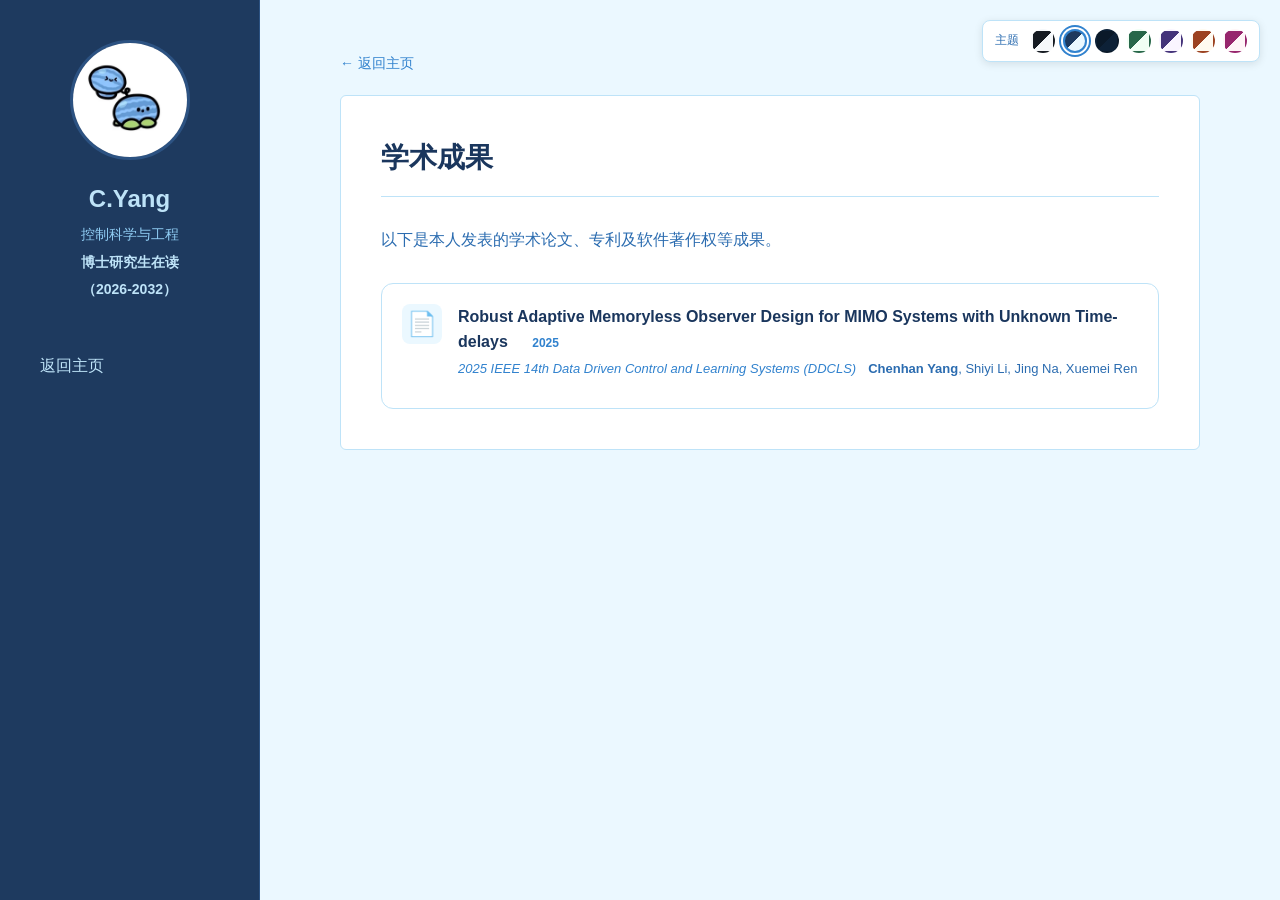
==== commit 93b12d8a: "fix: 修正 favicon 路径并添加 PNG 回退" ====
--- a/achievements/index.html
+++ b/achievements/index.html
@@ -4,6 +4,9 @@
     <meta charset="UTF-8">
     <meta name="viewport" content="width=device-width, initial-scale=1.0">
     <title>学术成果 - 个人主页</title>
+    <meta name="description" content="C.Yang 的学术论文成果列表，含自适应观测器设计、MIMO 系统等研究方向。">
+    <link rel="icon" type="image/svg+xml" href="../images/favicon.svg">
+    <link rel="icon" type="image/png" sizes="32x32" href="../images/favicon.png">
     <link rel="stylesheet" href="../css/styles.css">
 </head>
 <body>
--- a/css/styles.css
+++ b/css/styles.css
@@ -292,6 +292,8 @@
     height: 100vh;
     overflow-y: auto;
     border-right: 1px solid var(--sidebar-border);
+    display: flex;
+    flex-direction: column;
 }
 
 .profile-section {
@@ -342,6 +344,32 @@
     margin-top: 5px;
 }
 
+/* 导航栏底部统计 */
+.site-stats {
+    margin-top: auto;
+    padding-top: 20px;
+    text-align: center;
+    font-size: 11px;
+    color: var(--sidebar-text-muted);
+    opacity: 0.5;
+    display: flex;
+    justify-content: center;
+    align-items: center;
+    gap: 8px;
+}
+
+.stats-label {
+    font-size: 11px;
+}
+
+.stats-value {
+    font-variant-numeric: tabular-nums;
+}
+
+.stats-divider {
+    opacity: 0.5;
+}
+
 /* 导航菜单 */
 .nav-menu {
     list-style: none;
@@ -470,6 +498,84 @@
 .section-desc {
     color: var(--text-secondary);
     margin-bottom: 30px;
+}
+
+/* 加载中动画 */
+.loading-text {
+    color: var(--text-secondary);
+}
+
+.dot {
+    animation: dotBlink 1.4s infinite;
+    font-weight: bold;
+}
+
+.dot:nth-child(2) {
+    animation-delay: 0.2s;
+}
+
+.dot:nth-child(3) {
+    animation-delay: 0.4s;
+}
+
+@keyframes dotBlink {
+    0%, 20% { opacity: 0; }
+    50% { opacity: 1; }
+    100% { opacity: 0; }
+}
+
+/* 排序控件 */
+.sort-controls {
+    display: flex;
+    align-items: center;
+    justify-content: flex-end;
+    gap: 10px;
+    margin-bottom: 24px;
+}
+
+.sort-label {
+    font-size: 13px;
+    color: var(--text-secondary);
+    margin-right: auto;
+}
+
+.sort-btn {
+    padding: 6px 16px;
+    font-size: 13px;
+    border: 1px solid var(--border-color);
+    border-radius: 6px;
+    background: var(--card-bg);
+    color: var(--text-secondary);
+    cursor: pointer;
+    transition: all 0.2s ease;
+}
+
+.sort-btn:hover {
+    border-color: var(--hover-border);
+    color: var(--text-primary);
+}
+
+.sort-btn.active {
+    background: var(--accent-color);
+    color: #fff;
+    border-color: var(--accent-color);
+}
+
+.sort-order-btn {
+    padding: 6px 10px;
+    font-size: 13px;
+    border: 1px solid var(--border-color);
+    border-radius: 6px;
+    background: var(--card-bg);
+    color: var(--text-secondary);
+    cursor: pointer;
+    transition: all 0.2s ease;
+    line-height: 1;
+}
+
+.sort-order-btn:hover {
+    border-color: var(--hover-border);
+    color: var(--text-primary);
 }
 
 /* 主页特有 */
@@ -755,6 +861,44 @@
     border: 1.5px solid var(--accent-color);
 }
 
+.level-badge {
+    display: inline-block;
+    padding: 4px 12px;
+    border-radius: 20px;
+    font-size: 12px;
+    font-weight: 600;
+    margin-bottom: 12px;
+    margin-left: 6px;
+    border: 1.5px solid;
+    background-color: rgba(128, 128, 128, 0.06);
+    color: var(--text-secondary);
+    border-color: var(--border-color);
+}
+
+.level-badge[data-level="国家级"] {
+    background-color: rgba(184, 134, 11, 0.08);
+    color: #b8860b;
+    border-color: #daa520;
+}
+
+.level-badge[data-level="省部级"] {
+    background-color: rgba(49, 130, 206, 0.08);
+    color: #2b6cb0;
+    border-color: #4a90d9;
+}
+
+.level-badge[data-level="学校级"] {
+    background-color: rgba(56, 161, 105, 0.08);
+    color: #276749;
+    border-color: #48bb78;
+}
+
+.level-badge[data-level="其他"] {
+    background-color: rgba(113, 128, 150, 0.08);
+    color: #4a5568;
+    border-color: #a0aec0;
+}
+
 .certificate-image {
     width: 100%;
     height: 200px;
@@ -765,12 +909,18 @@
     justify-content: center;
     margin-bottom: 15px;
     overflow: hidden;
+    cursor: pointer;
 }
 
 .certificate-image img {
     max-width: 100%;
     max-height: 100%;
     object-fit: contain;
+    transition: transform 0.2s ease;
+}
+
+.certificate-image:hover img {
+    transform: scale(1.02);
 }
 
 .certificate-placeholder {
@@ -793,6 +943,54 @@
 .certificate-desc {
     font-size: 14px;
     color: var(--text-secondary);
+}
+
+/* ========================================
+   图片灯箱（Lightbox）
+   ======================================== */
+.lightbox {
+    position: fixed;
+    top: 0; left: 0;
+    width: 100%; height: 100%;
+    background: rgba(0, 0, 0, 0.88);
+    display: flex;
+    align-items: center;
+    justify-content: center;
+    z-index: 9999;
+    opacity: 0;
+    pointer-events: none;
+    transition: opacity 0.25s ease;
+    cursor: pointer;
+}
+
+.lightbox.active {
+    opacity: 1;
+    pointer-events: auto;
+}
+
+.lightbox img {
+    max-width: 90vw;
+    max-height: 90vh;
+    object-fit: contain;
+    border-radius: 4px;
+    box-shadow: 0 4px 60px rgba(0, 0, 0, 0.5);
+    cursor: default;
+}
+
+.lightbox-close {
+    position: absolute;
+    top: 20px;
+    right: 28px;
+    font-size: 36px;
+    color: rgba(255, 255, 255, 0.7);
+    cursor: pointer;
+    line-height: 1;
+    z-index: 1;
+    transition: color 0.2s;
+}
+
+.lightbox-close:hover {
+    color: #fff;
 }
 
 /* 响应式设计 */
@@ -1448,12 +1646,19 @@
         box-shadow: 4px 0 20px rgba(0,0,0,0.2);
         pointer-events: none;
         visibility: hidden;
+        display: flex;
+        flex-direction: column;
     }
 
     .sidebar.open {
         transform: translateX(0);
         pointer-events: auto;
         visibility: visible;
+    }
+
+    /* 移动端隐藏底部统计 */
+    .site-stats {
+        display: none;
     }
 
     .sidebar-header {
@@ -1695,6 +1900,8 @@
 @media (min-width: 769px) and (max-width: 1024px) {
     .sidebar {
         width: 220px;
+        display: flex;
+        flex-direction: column;
     }
 
     .main-content {
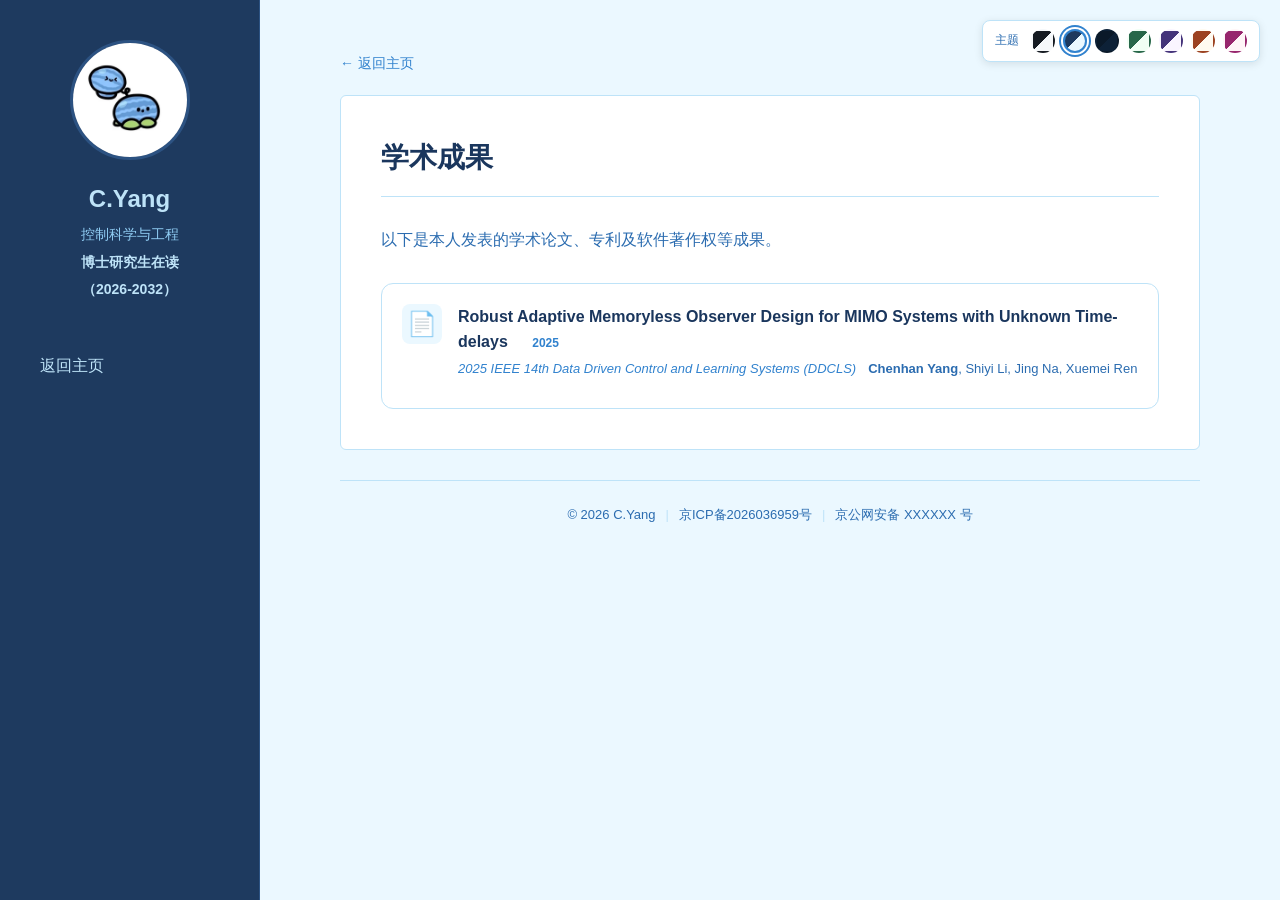
==== commit 5507f4f9: "feat: 添加页脚并更新课题组链接" ====
--- a/achievements/index.html
+++ b/achievements/index.html
@@ -80,6 +80,17 @@
                     <p class="section-desc">正在加载...</p>
                 </div>
             </section>
+
+            <!-- 页脚 -->
+            <footer class="site-footer">
+                <div class="footer-content">
+                    <span class="footer-copyright">&copy; 2026 C.Yang</span>
+                    <span class="footer-divider">|</span>
+                    <a class="footer-beian" href="https://beian.miit.gov.cn/" target="_blank" rel="noopener noreferrer">京ICP备2026036959号</a>
+                    <span class="footer-divider">|</span>
+                    <a class="footer-beian" href="http://www.beian.gov.cn/" target="_blank" rel="noopener noreferrer">京公网安备 XXXXXX 号</a>
+                </div>
+            </footer>
         </main>
     </div>
 
--- a/css/styles.css
+++ b/css/styles.css
@@ -1963,4 +1963,55 @@
     }
 }
 
-
+/* ========================================
+   页脚
+   ======================================== */
+.site-footer {
+    margin-top: 30px;
+    padding: 24px 0 8px;
+    text-align: center;
+    border-top: 1px solid var(--border-color);
+}
+
+.footer-content {
+    display: flex;
+    align-items: center;
+    justify-content: center;
+    flex-wrap: wrap;
+    gap: 10px;
+    font-size: 13px;
+    color: var(--text-secondary);
+}
+
+.footer-copyright {
+    color: var(--text-secondary);
+}
+
+.footer-divider {
+    color: var(--border-color);
+    user-select: none;
+}
+
+.footer-beian {
+    color: var(--text-secondary);
+    text-decoration: none;
+    transition: color 0.2s ease;
+}
+
+.footer-beian:hover {
+    color: var(--accent-color);
+    text-decoration: underline;
+}
+
+/* 移动端页脚适配 */
+@media (max-width: 768px) {
+    .site-footer {
+        margin-top: 20px;
+        padding: 16px 0 8px;
+    }
+
+    .footer-content {
+        font-size: 12px;
+        gap: 6px;
+    }
+}
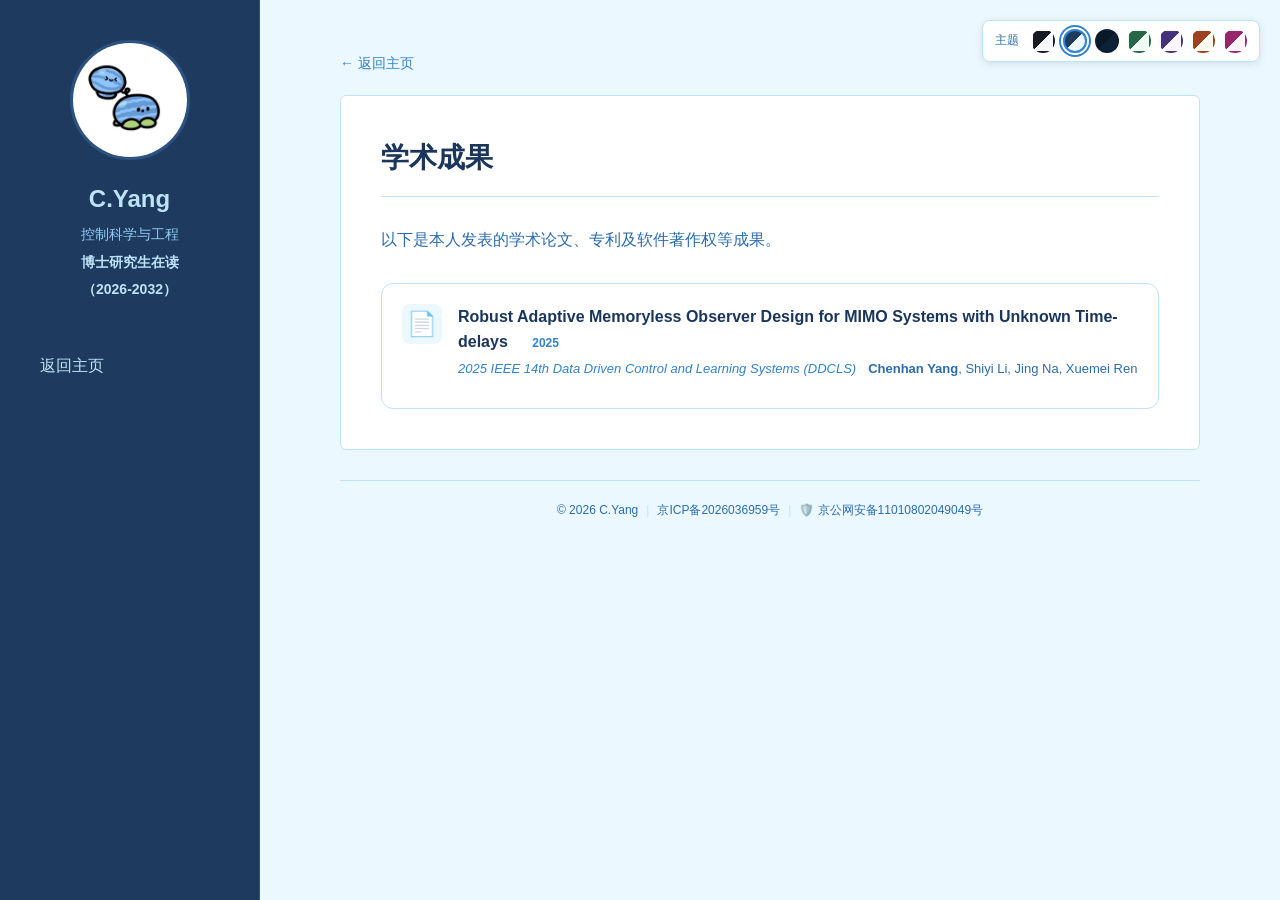
==== commit 98aa490f: "fix: 更新备案号并调整页脚样式" ====
--- a/achievements/index.html
+++ b/achievements/index.html
@@ -88,7 +88,7 @@
                     <span class="footer-divider">|</span>
                     <a class="footer-beian" href="https://beian.miit.gov.cn/" target="_blank" rel="noopener noreferrer">京ICP备2026036959号</a>
                     <span class="footer-divider">|</span>
-                    <a class="footer-beian" href="http://www.beian.gov.cn/" target="_blank" rel="noopener noreferrer">京公网安备 XXXXXX 号</a>
+                    <a class="footer-beian" href="http://www.beian.gov.cn/" target="_blank" rel="noopener noreferrer">🛡️ 京公网安备11010802049049号</a>
                 </div>
             </footer>
         </main>
--- a/css/styles.css
+++ b/css/styles.css
@@ -349,9 +349,9 @@
     margin-top: auto;
     padding-top: 20px;
     text-align: center;
-    font-size: 11px;
+    font-size: 12px;
     color: var(--sidebar-text-muted);
-    opacity: 0.5;
+    opacity: 0.7;
     display: flex;
     justify-content: center;
     align-items: center;
@@ -1968,7 +1968,7 @@
    ======================================== */
 .site-footer {
     margin-top: 30px;
-    padding: 24px 0 8px;
+    padding: 20px 0 12px;
     text-align: center;
     border-top: 1px solid var(--border-color);
 }
@@ -1978,8 +1978,8 @@
     align-items: center;
     justify-content: center;
     flex-wrap: wrap;
-    gap: 10px;
-    font-size: 13px;
+    gap: 8px;
+    font-size: 12px;
     color: var(--text-secondary);
 }
 
@@ -2007,11 +2007,11 @@
 @media (max-width: 768px) {
     .site-footer {
         margin-top: 20px;
-        padding: 16px 0 8px;
+        padding: 14px 0 10px;
     }
 
     .footer-content {
-        font-size: 12px;
-        gap: 6px;
+        font-size: 11px;
+        gap: 5px;
     }
 }
